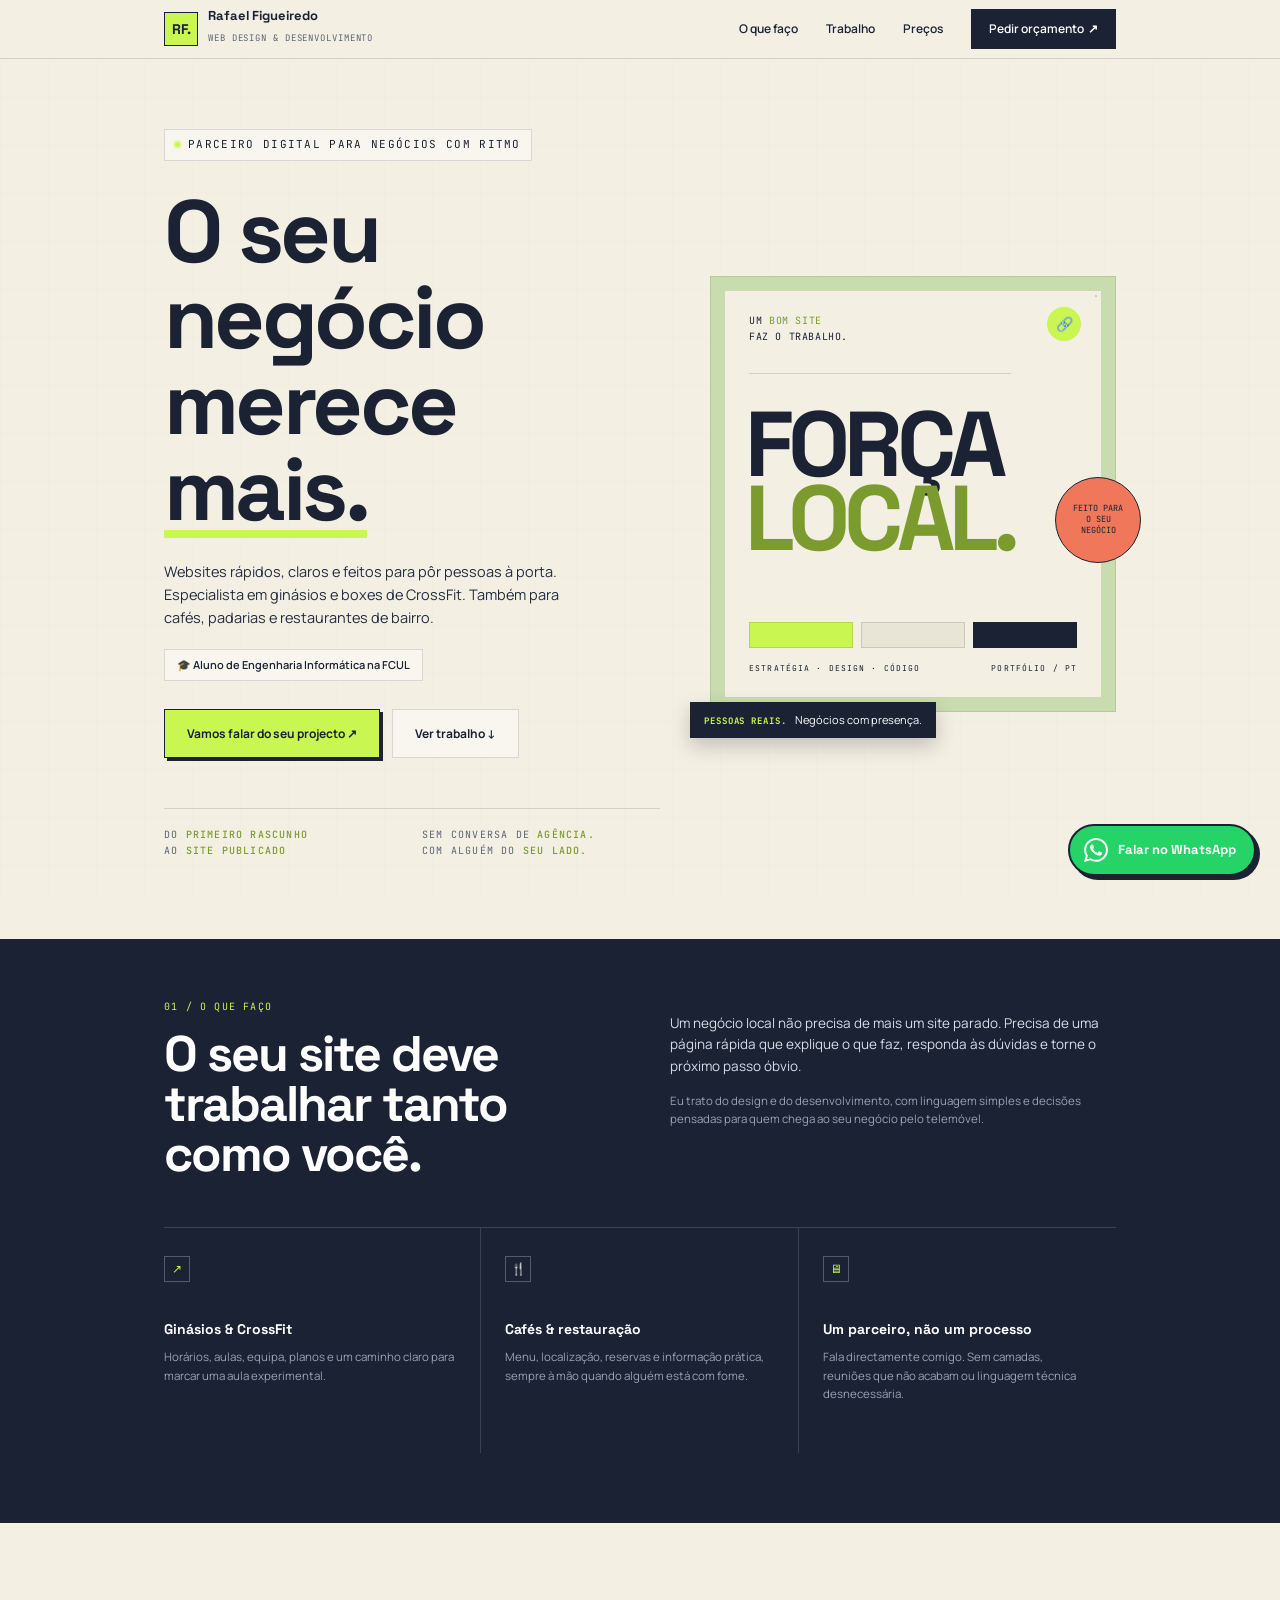
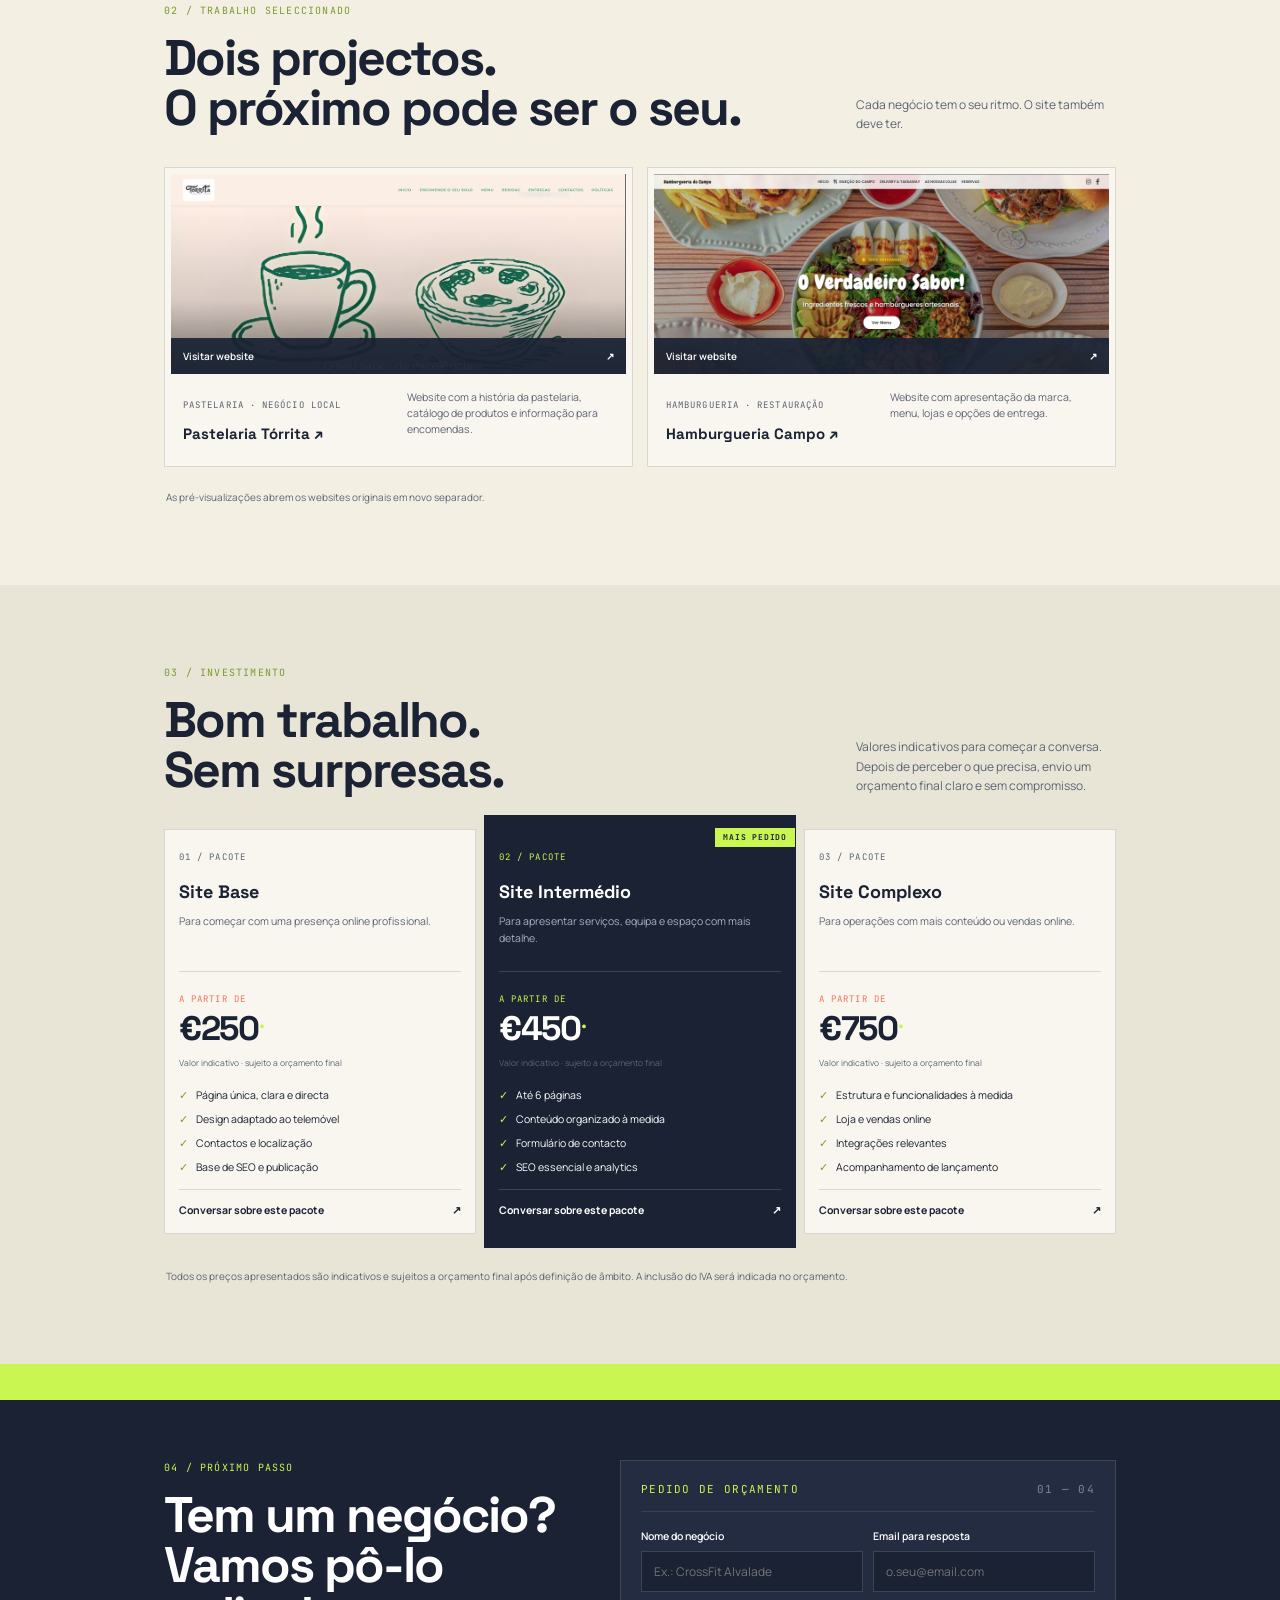
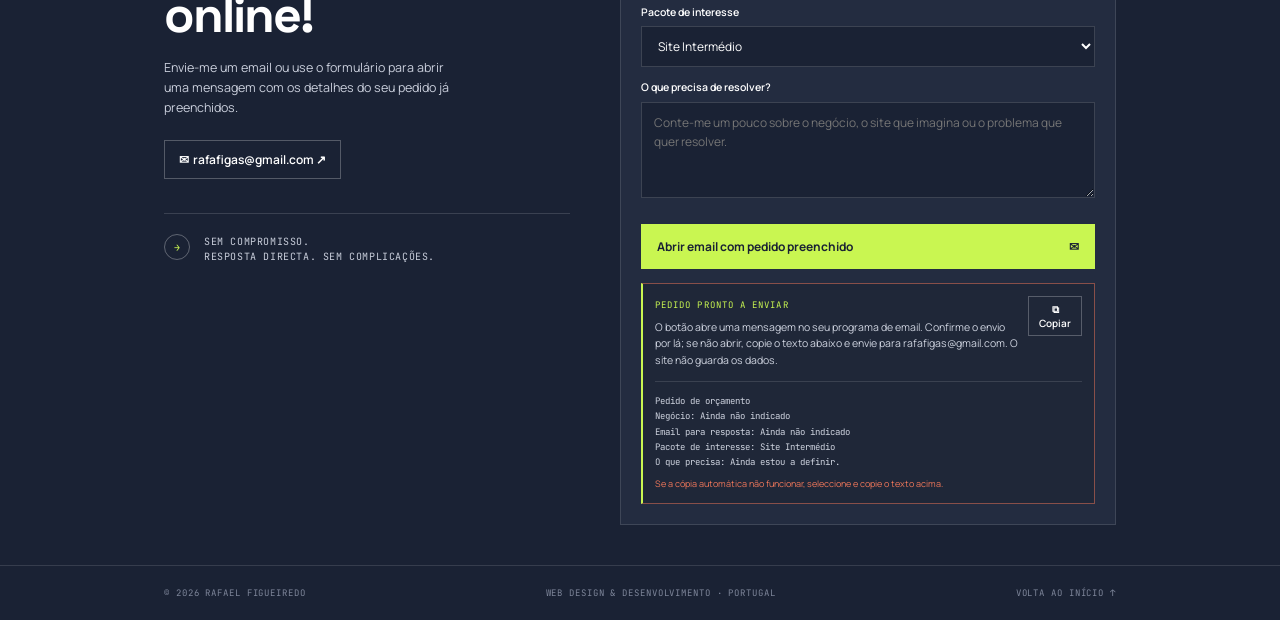
==== index1.html @ 9664dc2d "site renovado" ====
<!DOCTYPE html>
<html lang="pt-PT">

<head>
    <meta charset="UTF-8">
    <meta name="viewport" content="width=device-width, initial-scale=1">
    <title>Rafael Figueiredo | Web Design & Desenvolvimento para negócios locais</title>
    <meta name="description"
        content="Websites rápidos, claros e feitos para pôr pessoas à porta. Especialista em ginásios e boxes de CrossFit, cafés, padarias e restaurantes de bairro.">
    <link rel="preconnect" href="https://fonts.googleapis.com">
    <link rel="preconnect" href="https://fonts.gstatic.com" crossorigin>
    <link
        href="https://fonts.googleapis.com/css2?family=JetBrains+Mono:wght@400;500;700&family=Manrope:wght@400;500;600;700&family=Space+Grotesk:wght@500;600;700&display=swap"
        rel="stylesheet">
    <style>
        :root {
            --cream: #f3efe3;
            --cream2: #e8e4d6;
            --paper: #f8f6ee;
            --navy: #1a2234;
            --navy2: #232c40;
            --ink: #1a2234;
            --lime: #c9f651;
            --green: #7b9b2f;
            --sage: #c9dcb0;
            --coral: #f0775a;
            --muted: #5c6475;
            --line: rgba(26, 34, 52, .14);
            --head: 'Space Grotesk', sans-serif;
            --body: 'Manrope', sans-serif;
            --mono: 'JetBrains Mono', monospace;
        }

        * {
            box-sizing: border-box;
            margin: 0;
            padding: 0
        }

        html {
            scroll-behavior: smooth
        }

        body {
            font-family: var(--body);
            background: var(--cream);
            color: var(--ink);
            line-height: 1.6;
            background-image: linear-gradient(var(--line) 1px, transparent 1px), linear-gradient(90deg, var(--line) 1px, transparent 1px);
            background-size: 48px 48px;
            background-attachment: fixed;
            background-blend-mode: soft-light
        }

        a {
            color: inherit;
            text-decoration: none
        }

        .wrap {
            max-width: 1000px;
            margin: 0 auto;
            padding: 0 24px
        }

        .mono {
            font-family: var(--mono);
            text-transform: uppercase;
            letter-spacing: .12em;
            font-size: 11px
        }

        /* header */
        header {
            position: sticky;
            top: 0;
            z-index: 50;
            background: rgba(243, 239, 227, .88);
            backdrop-filter: blur(10px);
            border-bottom: 1px solid var(--line)
        }

        header .wrap {
            display: flex;
            align-items: center;
            justify-content: space-between;
            height: 58px
        }

        .brand {
            display: flex;
            align-items: center;
            gap: 10px
        }

        .logo {
            width: 34px;
            height: 34px;
            background: var(--lime);
            display: grid;
            place-items: center;
            font-family: var(--head);
            font-weight: 700;
            font-size: 14px;
            border: 1px solid var(--navy)
        }

        .brand b {
            display: block;
            font-family: var(--head);
            font-size: 13px;
            line-height: 1.1
        }

        .brand small {
            font-family: var(--mono);
            font-size: 9px;
            letter-spacing: .1em;
            text-transform: uppercase;
            color: var(--muted)
        }

        nav {
            display: flex;
            align-items: center;
            gap: 28px;
            font-size: 12px;
            font-weight: 600
        }

        nav a:not(.btn-nav) {
            position: relative
        }

        nav a:not(.btn-nav)::after {
            content: "";
            position: absolute;
            left: 0;
            bottom: -4px;
            height: 2px;
            width: 0;
            background: var(--lime);
            transition: .25s
        }

        nav a:not(.btn-nav):hover::after {
            width: 100%
        }

        .btn-nav {
            background: var(--navy);
            color: #fff;
            padding: 10px 18px;
            transition: .2s
        }

        .btn-nav:hover {
            background: var(--green)
        }

        /* hero */
        .hero {
            padding: 70px 0 50px
        }

        .hero .grid {
            display: grid;
            grid-template-columns: 1.1fr .9fr;
            gap: 50px;
            align-items: center
        }

        .tag {
            display: inline-flex;
            align-items: center;
            gap: 8px;
            border: 1px solid var(--line);
            background: var(--paper);
            padding: 6px 10px;
            margin-bottom: 28px
        }

        .tag i {
            width: 5px;
            height: 5px;
            background: var(--lime);
            border-radius: 50%;
            display: block;
            box-shadow: 0 0 0 2px rgba(201, 246, 81, .4)
        }

        h1 {
            font-family: var(--head);
            font-size: clamp(52px, 8vw, 88px);
            line-height: .98;
            letter-spacing: -.04em;
            font-weight: 700
        }

        h1 u {
            text-decoration: none;
            background: linear-gradient(var(--lime), var(--lime)) 0 92%/100% 8px no-repeat
        }

        .hero p.lead {
            margin-top: 26px;
            max-width: 410px;
            color: var(--navy2);
            font-size: 14.5px
        }

        .badge {
            display: inline-flex;
            align-items: center;
            gap: 8px;
            border: 1px solid var(--line);
            background: var(--paper);
            padding: 6px 12px;
            font-size: 11px;
            margin-top: 20px;
            font-weight: 600
        }

        .cta {
            display: flex;
            gap: 12px;
            margin-top: 28px
        }

        .btn {
            display: inline-flex;
            align-items: center;
            gap: 14px;
            padding: 14px 22px;
            font-size: 12px;
            font-weight: 700;
            border: 1px solid var(--navy);
            transition: .2s
        }

        .btn.lime {
            background: var(--lime);
            box-shadow: 3px 3px 0 var(--navy)
        }

        .btn.lime:hover {
            transform: translate(-2px, -2px);
            box-shadow: 5px 5px 0 var(--navy)
        }

        .btn.ghost {
            background: var(--paper);
            border-color: var(--line)
        }

        .btn.ghost:hover {
            border-color: var(--navy)
        }

        .hero-note {
            display: grid;
            grid-template-columns: 1fr 1fr;
            gap: 20px;
            margin-top: 50px;
            padding-top: 18px;
            border-top: 1px solid var(--line);
            color: var(--muted);
            font-size: 10px
        }

        .hero-note span b {
            color: var(--green);
            font-weight: 500
        }

        /* poster */
        .poster-wrap {
            position: relative;
            padding: 14px;
            background: var(--sage);
            animation: float 6s ease-in-out infinite;
            border: 1px solid #b5ca98
        }

        @keyframes float {
            50% {
                transform: translateY(-8px)
            }
        }

        .poster {
            background: var(--cream);
            padding: 22px 24px;
            aspect-ratio: 1/1.08;
            position: relative;
            display: flex;
            flex-direction: column;
            background-image: radial-gradient(rgba(26, 34, 52, .18) 1px, transparent 1px);
            background-size: 10px 10px;
            background-position: right top;
            background-repeat: no-repeat
        }

        .poster .top {
            font-family: var(--mono);
            font-size: 10px;
            letter-spacing: .06em;
            color: var(--navy);
            padding-bottom: 28px;
            border-bottom: 1px solid var(--line);
            width: 80%
        }

        .poster .top span {
            color: var(--green)
        }

        .poster .ic {
            position: absolute;
            right: 20px;
            top: 16px;
            width: 34px;
            height: 34px;
            border-radius: 50%;
            background: var(--lime);
            display: grid;
            place-items: center;
            font-size: 14px
        }

        .poster .big {
            font-family: var(--head);
            font-weight: 700;
            letter-spacing: -.06em;
            line-height: .8;
            font-size: clamp(58px, 8vw, 92px);
            margin-top: 34px;
            margin-left: -4px
        }

        .poster .big .g {
            color: var(--green)
        }

        .swatches {
            display: grid;
            grid-template-columns: repeat(3, 1fr);
            gap: 8px;
            margin-top: auto
        }

        .swatches i {
            height: 26px;
            display: block;
            border: 1px solid var(--line)
        }

        .poster .foot {
            display: flex;
            justify-content: space-between;
            margin-top: 14px;
            font-family: var(--mono);
            font-size: 8px;
            letter-spacing: .14em
        }

        .stamp {
            position: absolute;
            right: -26px;
            top: 46%;
            width: 86px;
            height: 86px;
            border-radius: 50%;
            background: var(--coral);
            display: grid;
            place-items: center;
            text-align: center;
            font-family: var(--mono);
            font-size: 8.5px;
            line-height: 1.3;
            text-transform: uppercase;
            padding: 14px;
            animation: spin 18s linear infinite;
            border: 1px solid var(--navy)
        }

        @keyframes spin {
            to {
                transform: rotate(360deg)
            }
        }

        .pill {
            position: absolute;
            left: -20px;
            bottom: -26px;
            background: var(--navy);
            color: #fff;
            padding: 9px 14px;
            font-size: 11px;
            box-shadow: 0 8px 20px rgba(0, 0, 0, .2)
        }

        .pill b {
            color: var(--lime);
            font-family: var(--mono);
            font-size: 9px;
            letter-spacing: .1em;
            text-transform: uppercase;
            margin-right: 8px
        }

        /* sections */
        .dark {
            background: var(--navy);
            color: #fff;
            padding: 60px 0 0;
            margin-top: 30px;
            position: relative
        }

        .eyebrow {
            font-family: var(--mono);
            font-size: 10px;
            letter-spacing: .12em;
            text-transform: uppercase;
            color: var(--green)
        }

        .dark .eyebrow {
            color: var(--lime)
        }

        h2 {
            font-family: var(--head);
            font-size: clamp(34px, 5vw, 50px);
            line-height: 1;
            letter-spacing: -.04em;
            font-weight: 700;
            margin-top: 14px
        }

        .split {
            display: grid;
            grid-template-columns: 1fr 1fr;
            gap: 60px;
            align-items: start
        }

        .split .txt {
            color: #d8dce6;
            font-size: 13.5px;
            padding-top: 14px
        }

        .split .txt p+p {
            margin-top: 14px;
            font-size: 11.5px;
            color: #9aa2b4
        }

        .cards {
            display: grid;
            grid-template-columns: repeat(3, 1fr);
            margin-top: 48px;
            border-top: 1px solid rgba(255, 255, 255, .14)
        }

        .cards>div {
            padding: 28px 24px 50px 0;
            border-right: 1px solid rgba(255, 255, 255, .14);
            transition: .3s
        }

        .cards>div+div {
            padding-left: 24px
        }

        .cards>div:last-child {
            border-right: 0
        }

        .cards>div:hover {
            transform: translateY(-4px)
        }

        .cards .i {
            width: 26px;
            height: 26px;
            border: 1px solid rgba(255, 255, 255, .25);
            display: grid;
            place-items: center;
            font-size: 12px;
            margin-bottom: 36px;
            color: var(--lime)
        }

        .cards div:nth-child(2) .i {
            color: var(--coral)
        }

        .cards h3 {
            font-family: var(--head);
            font-size: 14px;
            margin-bottom: 8px
        }

        .cards p {
            font-size: 11.5px;
            color: #9aa2b4
        }

        section.light {
            padding: 80px 0
        }

        section.alt {
            background: var(--cream2)
        }

        .head2 {
            display: flex;
            justify-content: space-between;
            align-items: flex-end;
            gap: 40px
        }

        .head2 p {
            font-size: 12px;
            color: var(--muted);
            max-width: 260px
        }

        .projects {
            display: grid;
            grid-template-columns: 1fr 1fr;
            gap: 14px;
            margin-top: 34px
        }

        .proj {
            background: var(--paper);
            border: 1px solid var(--line);
            padding: 6px;
            transition: .3s
        }

        .proj:hover {
            transform: translateY(-4px);
            box-shadow: 0 14px 30px rgba(26, 34, 52, .12)
        }

        .shot {
            height: 200px;
            position: relative;
            overflow: hidden;
            display: block;
            background: var(--navy2)
        }

        .shot-img {
            width: 100%;
            height: 100%;
            object-fit: cover;
            object-position: top center;
            display: block;
            transition: transform .4s ease
        }

        .shot:hover .shot-img {
            transform: scale(1.05)
        }

        .shot .bar {
            position: absolute;
            left: 0;
            right: 0;
            bottom: 0;
            background: rgba(26, 34, 52, .92);
            color: #fff;
            font-size: 10px;
            font-weight: 600;
            padding: 10px 12px;
            display: flex;
            justify-content: space-between;
            transform: translateY(0);
            transition: .3s;
            z-index: 2
        }

        .shot:hover .bar {
            background: var(--navy)
        }

        .pinfo {
            display: grid;
            grid-template-columns: 1fr 1fr;
            gap: 16px;
            padding: 16px 12px 14px
        }

        .pinfo .mono {
            font-size: 9px;
            color: var(--muted)
        }

        .pinfo h3 {
            font-family: var(--head);
            font-size: 15px;
            margin-top: 6px
        }

        .pinfo h3 a {
            transition: color .2s
        }

        .pinfo h3 a:hover {
            color: var(--green)
        }

        .pinfo p {
            font-size: 10.5px;
            color: var(--muted);
            line-height: 1.5
        }

        .note {
            font-size: 10px;
            color: var(--muted);
            margin-top: 22px;
            padding-left: 2px
        }

        .prices {
            display: grid;
            grid-template-columns: repeat(3, 1fr);
            gap: 8px;
            margin-top: 34px;
            align-items: stretch
        }

        .price {
            background: var(--paper);
            border: 1px solid var(--line);
            padding: 20px 14px 14px;
            display: flex;
            flex-direction: column;
            position: relative;
            transition: .3s
        }

        .price:hover {
            transform: translateY(-4px)
        }

        .price.feat {
            background: var(--navy);
            color: #fff;
            margin: -14px 0;
            padding-top: 34px;
            padding-bottom: 28px
        }

        .price .mono {
            font-size: 9px;
            color: var(--muted)
        }

        .price.feat .mono {
            color: var(--lime)
        }

        .price h3 {
            font-family: var(--head);
            font-size: 18px;
            margin: 14px 0 6px
        }

        .price>p {
            font-size: 10.5px;
            color: var(--muted);
            min-height: 44px
        }

        .price.feat>p {
            color: #aab2c4
        }

        .from {
            margin-top: 14px;
            padding-top: 12px;
            border-top: 1px solid var(--line)
        }

        .price.feat .from {
            border-color: rgba(255, 255, 255, .15)
        }

        .from .mono {
            color: var(--coral)
        }

        .from b {
            display: block;
            font-family: var(--head);
            font-size: 34px;
            letter-spacing: -.04em;
            line-height: 1.1
        }

        .from b sup {
            color: var(--lime);
            font-size: 20px
        }

        .from small {
            font-size: 8.5px;
            color: var(--muted)
        }

        .price ul {
            list-style: none;
            margin: 14px 0;
            font-size: 10.5px;
            display: grid;
            gap: 7px
        }

        .price li::before {
            content: "✓";
            color: var(--green);
            margin-right: 8px
        }

        .price.feat li::before {
            color: var(--lime)
        }

        .price .go {
            margin-top: auto;
            padding-top: 12px;
            border-top: 1px solid var(--line);
            display: flex;
            justify-content: space-between;
            font-size: 10.5px;
            font-weight: 700
        }

        .price.feat .go {
            border-color: rgba(255, 255, 255, .15)
        }

        .price .go:hover {
            color: var(--green)
        }

        .price.feat .go:hover {
            color: var(--lime)
        }

        .ribbon {
            position: absolute;
            right: 0;
            top: 12px;
            background: var(--lime);
            color: var(--navy);
            font-family: var(--mono);
            font-size: 8px;
            letter-spacing: .1em;
            text-transform: uppercase;
            padding: 3px 8px;
            font-weight: 700
        }

        /* contact */
        #contacto {
            background: var(--navy);
            color: #fff;
            padding: 0
        }

        #contacto .stripe {
            height: 36px;
            background: var(--lime)
        }

        #contacto .inner {
            padding: 60px 0 40px
        }

        .cgrid {
            display: grid;
            grid-template-columns: .9fr 1.1fr;
            gap: 50px
        }

        .mailbtn {
            display: inline-flex;
            gap: 14px;
            align-items: center;
            border: 1px solid rgba(255, 255, 255, .25);
            padding: 9px 14px;
            font-size: 12px;
            font-weight: 600;
            margin-top: 22px;
            transition: .2s
        }

        .mailbtn:hover {
            background: var(--lime);
            color: var(--navy);
            border-color: var(--lime)
        }

        .promise {
            margin-top: 34px;
            padding-top: 20px;
            border-top: 1px solid rgba(255, 255, 255, .14);
            display: flex;
            gap: 14px;
            font-family: var(--mono);
            font-size: 10px;
            text-transform: uppercase;
            letter-spacing: .06em;
            line-height: 1.5;
            color: #c9cedb
        }

        .promise i {
            width: 26px;
            height: 26px;
            border: 1px solid rgba(255, 255, 255, .3);
            border-radius: 50%;
            display: grid;
            place-items: center;
            flex: none;
            font-style: normal;
            color: var(--lime)
        }

        .form {
            background: var(--navy2);
            border: 1px solid rgba(255, 255, 255, .12);
            padding: 20px
        }

        .form .fh {
            display: flex;
            justify-content: space-between;
            color: var(--lime);
            padding-bottom: 12px;
            border-bottom: 1px solid rgba(255, 255, 255, .1);
            margin-bottom: 16px
        }

        .form .fh span:last-child {
            color: #7e869a
        }

        .row {
            display: grid;
            grid-template-columns: 1fr 1fr;
            gap: 10px
        }

        label {
            display: block;
            font-size: 10.5px;
            font-weight: 600;
            margin-bottom: 6px;
            margin-top: 12px
        }

        input,
        select,
        textarea {
            width: 100%;
            background: var(--navy);
            border: 1px solid rgba(255, 255, 255, .15);
            color: #fff;
            padding: 10px 12px;
            font: inherit;
            font-size: 12px;
            transition: .2s;
            border-radius: 0
        }

        input:focus,
        select:focus,
        textarea:focus {
            outline: 0;
            border-color: var(--lime);
            box-shadow: 0 0 0 2px rgba(201, 246, 81, .2)
        }

        textarea {
            height: 96px;
            resize: vertical
        }

        .submit {
            width: 100%;
            margin-top: 18px;
            background: var(--lime);
            color: var(--navy);
            border: 0;
            padding: 14px 16px;
            font: 700 12px var(--body);
            display: flex;
            justify-content: space-between;
            cursor: pointer;
            transition: .2s
        }

        .submit:hover {
            background: #d8ff6a
        }

        .ready {
            margin-top: 14px;
            border: 1px solid rgba(240, 119, 90, .5);
            border-left: 2px solid var(--lime);
            padding: 12px;
            font-size: 10.5px;
            color: #cfd4e0;
            background: rgba(0, 0, 0, .12)
        }

        .ready .rh {
            display: flex;
            justify-content: space-between;
            align-items: flex-start;
            gap: 10px
        }

        .ready .mono {
            color: var(--lime);
            font-size: 9px
        }

        .copy {
            background: transparent;
            border: 1px solid rgba(255, 255, 255, .25);
            color: #fff;
            padding: 5px 10px;
            font: 600 10px var(--body);
            cursor: pointer
        }

        .copy:hover {
            border-color: var(--lime);
            color: var(--lime)
        }

        .ready pre {
            font-family: var(--mono);
            font-size: 9px;
            white-space: pre-wrap;
            border-top: 1px solid rgba(255, 255, 255, .12);
            margin-top: 12px;
            padding-top: 12px;
            line-height: 1.7
        }

        .ready small {
            display: block;
            color: var(--coral);
            font-size: 9px;
            margin-top: 6px
        }

        footer {
            border-top: 1px solid rgba(255, 255, 255, .12);
            padding: 20px 0;
            font-family: var(--mono);
            font-size: 9px;
            letter-spacing: .1em;
            text-transform: uppercase;
            color: #7e869a
        }

        footer .wrap {
            display: flex;
            justify-content: space-between;
            flex-wrap: wrap;
            gap: 10px
        }

        .reveal {
            opacity: 0;
            transform: translateY(24px);
            transition: .7s
        }

        .reveal.in {
            opacity: 1;
            transform: none
        }

        @media(max-width:820px) {

            .hero .grid,
            .split,
            .cgrid,
            .projects,
            .prices,
            .cards {
                grid-template-columns: 1fr
            }

            nav a:not(.btn-nav) {
                display: none
            }

            .head2 {
                flex-direction: column;
                align-items: flex-start;
                gap: 10px
            }

            .price.feat {
                margin: 0
            }

            .cards>div {
                border-right: 0;
                border-bottom: 1px solid rgba(255, 255, 255, .14);
                padding-left: 0 !important
            }

            .stamp {
                right: -10px
            }

            .pill {
                left: 0
            }
        }

        /* WhatsApp Floating Button */
        .whatsapp-float {
            position: fixed;
            bottom: 24px;
            right: 24px;
            z-index: 1000;
            display: inline-flex;
            align-items: center;
            gap: 10px;
            background: #25D366;
            color: #ffffff;
            padding: 12px 18px 12px 14px;
            border-radius: 50px;
            border: 2px solid var(--navy);
            box-shadow: 4px 4px 0 var(--navy);
            font-family: var(--head);
            font-weight: 700;
            font-size: 13px;
            text-decoration: none;
            cursor: pointer;
            transition: transform .2s ease, box-shadow .2s ease, background-color .2s ease;
        }

        .whatsapp-float:hover {
            transform: translate(-2px, -2px);
            box-shadow: 6px 6px 0 var(--navy);
            background: #20ba59;
            color: #ffffff;
        }

        .whatsapp-icon {
            width: 24px;
            height: 24px;
            flex-shrink: 0;
            fill: currentColor;
        }

        .whatsapp-pulse {
            position: absolute;
            inset: -3px;
            border-radius: 50px;
            border: 2px solid #25D366;
            opacity: 0;
            animation: wa-pulse 2s infinite;
            pointer-events: none;
        }

        @keyframes wa-pulse {
            0% { transform: scale(1); opacity: .75; }
            100% { transform: scale(1.15); opacity: 0; }
        }

        @media(max-width: 600px) {
            .whatsapp-float {
                bottom: 18px;
                right: 18px;
                padding: 12px;
                border-radius: 50%;
            }
            .whatsapp-label {
                display: none;
            }
            .whatsapp-pulse {
                border-radius: 50%;
            }
        }
    </style>
</head>

<body>

    <header>
        <div class="wrap">
            <a href="#top" class="brand">
                <span class="logo">RF.</span>
                <span><b>Rafael Figueiredo</b><small>Web Design &amp; Desenvolvimento</small></span>
            </a>
            <nav>
                <a href="#servicos">O que faço</a>
                <a href="#trabalho">Trabalho</a>
                <a href="#precos">Preços</a>
                <a href="#contacto" class="btn-nav">Pedir orçamento &nbsp;↗</a>
            </nav>
        </div>
    </header>

    <main id="top">
        <section class="hero">
            <div class="wrap grid">
                <div>
                    <span class="tag mono"><i></i>Parceiro digital para negócios com ritmo</span>
                    <h1>O seu negócio merece <u>mais.</u></h1>
                    <p class="lead">Websites rápidos, claros e feitos para pôr pessoas à porta. Especialista em ginásios
                        e boxes de CrossFit. Também para cafés, padarias e restaurantes de bairro.</p>
                    <span class="badge">🎓 Aluno de Engenharia Informática na FCUL</span>
                    <div class="cta">
                        <a href="#contacto" class="btn lime">Vamos falar do seu projecto ↗</a>
                        <a href="#trabalho" class="btn ghost">Ver trabalho ↓</a>
                    </div>
                    <div class="hero-note mono">
                        <span>Do <b>primeiro rascunho</b><br>ao <b>site publicado</b></span>
                        <span>Sem conversa de <b>agência.</b><br>Com alguém do <b>seu lado.</b></span>
                    </div>
                </div>
                <div style="position:relative">
                    <div class="poster-wrap">
                        <div class="poster">
                            <div class="top">UM <span>BOM SITE</span><br>FAZ O TRABALHO.</div>
                            <div class="ic">🔗</div>
                            <div class="big">FORÇA<br><span class="g">LOCAL.</span></div>
                            <div class="swatches"><i style="background:var(--lime)"></i><i
                                    style="background:var(--cream2)"></i><i style="background:var(--navy)"></i></div>
                            <div class="foot"><span>ESTRATÉGIA · DESIGN · CÓDIGO</span><span>PORTFÓLIO / PT</span></div>
                        </div>
                        <div class="stamp">Feito para o seu negócio</div>
                    </div>
                    <div class="pill"><b>Pessoas reais.</b>Negócios com presença.</div>
                </div>
            </div>
        </section>

        <section class="dark" id="servicos">
            <div class="wrap">
                <div class="split reveal">
                    <div>
                        <div class="eyebrow">01 / O que faço</div>
                        <h2>O seu site deve trabalhar tanto como você.</h2>
                    </div>
                    <div class="txt">
                        <p>Um negócio local não precisa de mais um site parado. Precisa de uma página rápida que
                            explique o que faz, responda às dúvidas e torne o próximo passo óbvio.</p>
                        <p>Eu trato do design e do desenvolvimento, com linguagem simples e decisões pensadas para quem
                            chega ao seu negócio pelo telemóvel.</p>
                    </div>
                </div>
                <div class="cards reveal">
                    <div>
                        <div class="i">↗</div>
                        <h3>Ginásios &amp; CrossFit</h3>
                        <p>Horários, aulas, equipa, planos e um caminho claro para marcar uma aula experimental.</p>
                    </div>
                    <div>
                        <div class="i">🍴</div>
                        <h3>Cafés &amp; restauração</h3>
                        <p>Menu, localização, reservas e informação prática, sempre à mão quando alguém está com fome.
                        </p>
                    </div>
                    <div>
                        <div class="i">🖥</div>
                        <h3>Um parceiro, não um processo</h3>
                        <p>Fala directamente comigo. Sem camadas, reuniões que não acabam ou linguagem técnica
                            desnecessária.</p>
                    </div>
                </div>
            </div>
            <div style="height:70px"></div>
        </section>

        <section class="light" id="trabalho">
            <div class="wrap">
                <div class="eyebrow">02 / Trabalho seleccionado</div>
                <div class="head2 reveal">
                    <h2>Dois projectos.<br>O próximo pode ser o seu.</h2>
                    <p>Cada negócio tem o seu ritmo. O site também deve ter.</p>
                </div>
                <div class="projects reveal">
                    <article class="proj">
                        <a class="shot" href="https://www.pastelariatorrita.com" target="_blank" rel="noopener">
                            <img src="pastelaria-torrita.png" alt="Website Pastelaria Tórrita" class="shot-img">
                            <div class="bar"><span>Visitar website</span><span>↗</span></div>
                        </a>
                        <div class="pinfo">
                            <div><span class="mono">Pastelaria · Negócio local</span>
                                <h3><a href="https://www.pastelariatorrita.com" target="_blank"
                                        rel="noopener">Pastelaria Tórrita ↗</a></h3>
                            </div>
                            <p>Website com a história da pastelaria, catálogo de produtos e informação para encomendas.
                            </p>
                        </div>
                    </article>
                    <article class="proj">
                        <a class="shot" href="https://rafafigas12.github.io/HamburgueriaCampo/" target="_blank"
                            rel="noopener">
                            <img src="hamburgueria-campo.jpg" alt="Website Hamburgueria Campo" class="shot-img">
                            <div class="bar"><span>Visitar website</span><span>↗</span></div>
                        </a>
                        <div class="pinfo">
                            <div><span class="mono">Hamburgueria · Restauração</span>
                                <h3><a href="https://rafafigas12.github.io/HamburgueriaCampo/" target="_blank"
                                        rel="noopener">Hamburgueria Campo ↗</a></h3>
                            </div>
                            <p>Website com apresentação da marca, menu, lojas e opções de entrega.</p>
                        </div>
                    </article>
                </div>
                <p class="note">As pré-visualizações abrem os websites originais em novo separador.</p>
            </div>
        </section>

        <section class="light alt" id="precos">
            <div class="wrap">
                <div class="eyebrow">03 / Investimento</div>
                <div class="head2 reveal">
                    <h2>Bom trabalho.<br>Sem surpresas.</h2>
                    <p>Valores indicativos para começar a conversa. Depois de perceber o que precisa, envio um orçamento
                        final claro e sem compromisso.</p>
                </div>
                <div class="prices reveal">
                    <div class="price">
                        <span class="mono">01 / Pacote</span>
                        <h3>Site Base</h3>
                        <p>Para começar com uma presença online profissional.</p>
                        <div class="from"><span class="mono">A partir de</span><b>€250<sup>.</sup></b><small>Valor
                                indicativo · sujeito a orçamento final</small></div>
                        <ul>
                            <li>Página única, clara e directa</li>
                            <li>Design adaptado ao telemóvel</li>
                            <li>Contactos e localização</li>
                            <li>Base de SEO e publicação</li>
                        </ul>
                        <a class="go" href="#contacto" data-pack="Site Base">Conversar sobre este pacote
                            <span>↗</span></a>
                    </div>
                    <div class="price feat">
                        <span class="ribbon">Mais pedido</span>
                        <span class="mono">02 / Pacote</span>
                        <h3>Site Intermédio</h3>
                        <p>Para apresentar serviços, equipa e espaço com mais detalhe.</p>
                        <div class="from"><span class="mono">A partir de</span><b>€450<sup>.</sup></b><small>Valor
                                indicativo · sujeito a orçamento final</small></div>
                        <ul>
                            <li>Até 6 páginas</li>
                            <li>Conteúdo organizado à medida</li>
                            <li>Formulário de contacto</li>
                            <li>SEO essencial e analytics</li>
                        </ul>
                        <a class="go" href="#contacto" data-pack="Site Intermédio">Conversar sobre este pacote
                            <span>↗</span></a>
                    </div>
                    <div class="price">
                        <span class="mono">03 / Pacote</span>
                        <h3>Site Complexo</h3>
                        <p>Para operações com mais conteúdo ou vendas online.</p>
                        <div class="from"><span class="mono">A partir de</span><b>€750<sup>.</sup></b><small>Valor
                                indicativo · sujeito a orçamento final</small></div>
                        <ul>
                            <li>Estrutura e funcionalidades à medida</li>
                            <li>Loja e vendas online</li>
                            <li>Integrações relevantes</li>
                            <li>Acompanhamento de lançamento</li>
                        </ul>
                        <a class="go" href="#contacto" data-pack="Site Complexo">Conversar sobre este pacote
                            <span>↗</span></a>
                    </div>
                </div>
                <p class="note" style="margin-top:34px">Todos os preços apresentados são indicativos e sujeitos a
                    orçamento final após definição de âmbito. A inclusão do IVA será indicada no orçamento.</p>
            </div>
        </section>

        <section id="contacto">
            <div class="stripe"></div>
            <div class="inner">
                <div class="wrap cgrid">
                    <div class="reveal">
                        <div class="eyebrow" style="color:var(--lime)">04 / Próximo passo</div>
                        <h2 style="font-size:clamp(35px,5vw,50px)">Tem um negócio?<br>Vamos pô-lo online!</h2>
                        <p style="margin-top:18px;font-size:12.5px;color:#c9cedb;max-width:300px">Envie-me um email ou
                            use o formulário para abrir uma mensagem com os detalhes do seu pedido já preenchidos.</p>
                        <a class="mailbtn" href="mailto:rafafigas@gmail.com">✉ &nbsp;rafafigas@gmail.com ↗</a>
                        <div class="promise"><i>→</i><span>Sem compromisso.<br>Resposta directa. Sem
                                complicações.</span></div>
                    </div>
                    <form class="form reveal" id="form" novalidate>
                        <div class="fh mono"><span>Pedido de orçamento</span><span>01 — 04</span></div>
                        <div class="row">
                            <div><label for="nome" style="margin-top:0">Nome do negócio</label><input id="nome"
                                    placeholder="Ex.: CrossFit Alvalade"></div>
                            <div><label for="email" style="margin-top:0">Email para resposta</label><input id="email"
                                    type="email" placeholder="o.seu@email.com"></div>
                        </div>
                        <label for="pacote">Pacote de interesse</label>
                        <select id="pacote">
                            <option>Site Base</option>
                            <option selected>Site Intermédio</option>
                            <option>Site Complexo</option>
                            <option>Ainda não sei</option>
                        </select>
                        <label for="msg">O que precisa de resolver?</label>
                        <textarea id="msg"
                            placeholder="Conte-me um pouco sobre o negócio, o site que imagina ou o problema que quer resolver."></textarea>
                        <button class="submit" type="submit"><span>Abrir email com pedido
                                preenchido</span><span>✉</span></button>
                        <div class="ready">
                            <div class="rh">
                                <div><span class="mono">Pedido pronto a enviar</span>
                                    <p style="margin-top:6px">O botão abre uma mensagem no seu programa de email.
                                        Confirme o envio por lá; se não abrir, copie o texto abaixo e envie para
                                        rafafigas@gmail.com. O site não guarda os dados.</p>
                                </div>
                                <button type="button" class="copy" id="copy">⧉ Copiar</button>
                            </div>
                            <pre id="preview"></pre>
                            <small id="copyMsg">Se a cópia automática não funcionar, seleccione e copie o texto
                                acima.</small>
                        </div>
                    </form>
                </div>
            </div>
            <footer>
                <div class="wrap"><span>© 2026 Rafael Figueiredo</span><span>Web Design &amp; Desenvolvimento ·
                        Portugal</span><span>Volta ao início ↑</span></div>
            </footer>
        </section>

        <!-- WhatsApp Floating Button -->
        <a href="https://wa.me/351916067484?text=Ol%C3%A1%20Rafael!%20Gostaria%20de%20falar%20sobre%20um%20website."
           class="whatsapp-float"
           target="_blank"
           rel="noopener noreferrer"
           aria-label="Conversar no WhatsApp">
            <span class="whatsapp-pulse"></span>
            <svg class="whatsapp-icon" viewBox="0 0 24 24">
                <path d="M.057 24l1.687-6.163c-1.041-1.804-1.588-3.849-1.587-5.946.003-6.556 5.338-11.891 11.893-11.891 3.181.001 6.167 1.24 8.413 3.488 2.245 2.248 3.481 5.236 3.48 8.414-.003 6.557-5.338 11.892-11.893 11.892-1.99-.001-3.951-.5-5.688-1.448l-6.305 1.654zm6.597-3.807c1.676.995 3.276 1.591 5.392 1.592 5.448 0 9.886-4.434 9.889-9.885.002-5.462-4.415-9.89-9.881-9.892-5.452 0-9.887 4.434-9.889 9.884-.001 2.225.651 3.891 1.746 5.634l-.999 3.648 3.742-.981zm11.387-5.464c-.074-.124-.272-.198-.57-.347-.297-.149-1.758-.868-2.031-.967-.272-.099-.47-.149-.669.149-.198.297-.768.967-.941 1.165-.173.198-.347.223-.644.074-.297-.149-1.255-.462-2.39-1.475-.883-.788-1.48-1.761-1.653-2.059-.173-.297-.018-.458.13-.606.134-.133.297-.347.446-.521.151-.172.2-.296.3-.495.099-.198.05-.372-.025-.521-.075-.148-.669-1.611-.916-2.206-.242-.579-.487-.501-.669-.51l-.57-.01c-.198 0-.52.074-.792.372s-1.04 1.016-1.04 2.479 1.065 2.876 1.213 3.074c.149.198 2.095 3.2 5.076 4.487.709.306 1.263.489 1.694.626.712.226 1.36.194 1.872.118.571-.085 1.758-.719 2.006-1.413.248-.695.248-1.29.173-1.414z"/>
            </svg>
            <span class="whatsapp-label">Falar no WhatsApp</span>
        </a>
    </main>

    <script>
        const $ = id => document.getElementById(id);
        const TO = 'rafafigas@gmail.com';
        function build() {
            return `Pedido de orçamento
Negócio: ${$('nome').value || 'Ainda não indicado'}
Email para resposta: ${$('email').value || 'Ainda não indicado'}
Pacote de interesse: ${$('pacote').value}
O que precisa: ${$('msg').value || 'Ainda estou a definir.'}`;
        }
        function update() { $('preview').textContent = build() }
        ['nome', 'email', 'pacote', 'msg'].forEach(i => $(i).addEventListener('input', update));
        update();
        $('form').addEventListener('submit', e => {
            e.preventDefault();
            location.href = `mailto:${TO}?subject=${encodeURIComponent('Pedido de orçamento')}&body=${encodeURIComponent(build())}`;
        });
        $('copy').addEventListener('click', async () => {
            try { await navigator.clipboard.writeText(build()); $('copyMsg').textContent = 'Copiado!'; } catch (_) { }
        });
        document.querySelectorAll('[data-pack]').forEach(a => a.addEventListener('click', () => { $('pacote').value = a.dataset.pack; update() }));
        const io = new IntersectionObserver(es => es.forEach(x => { if (x.isIntersecting) { x.target.classList.add('in'); io.unobserve(x.target) } }), { threshold: .12 });
        document.querySelectorAll('.reveal').forEach(el => io.observe(el));
    </script>
</body>

</html>
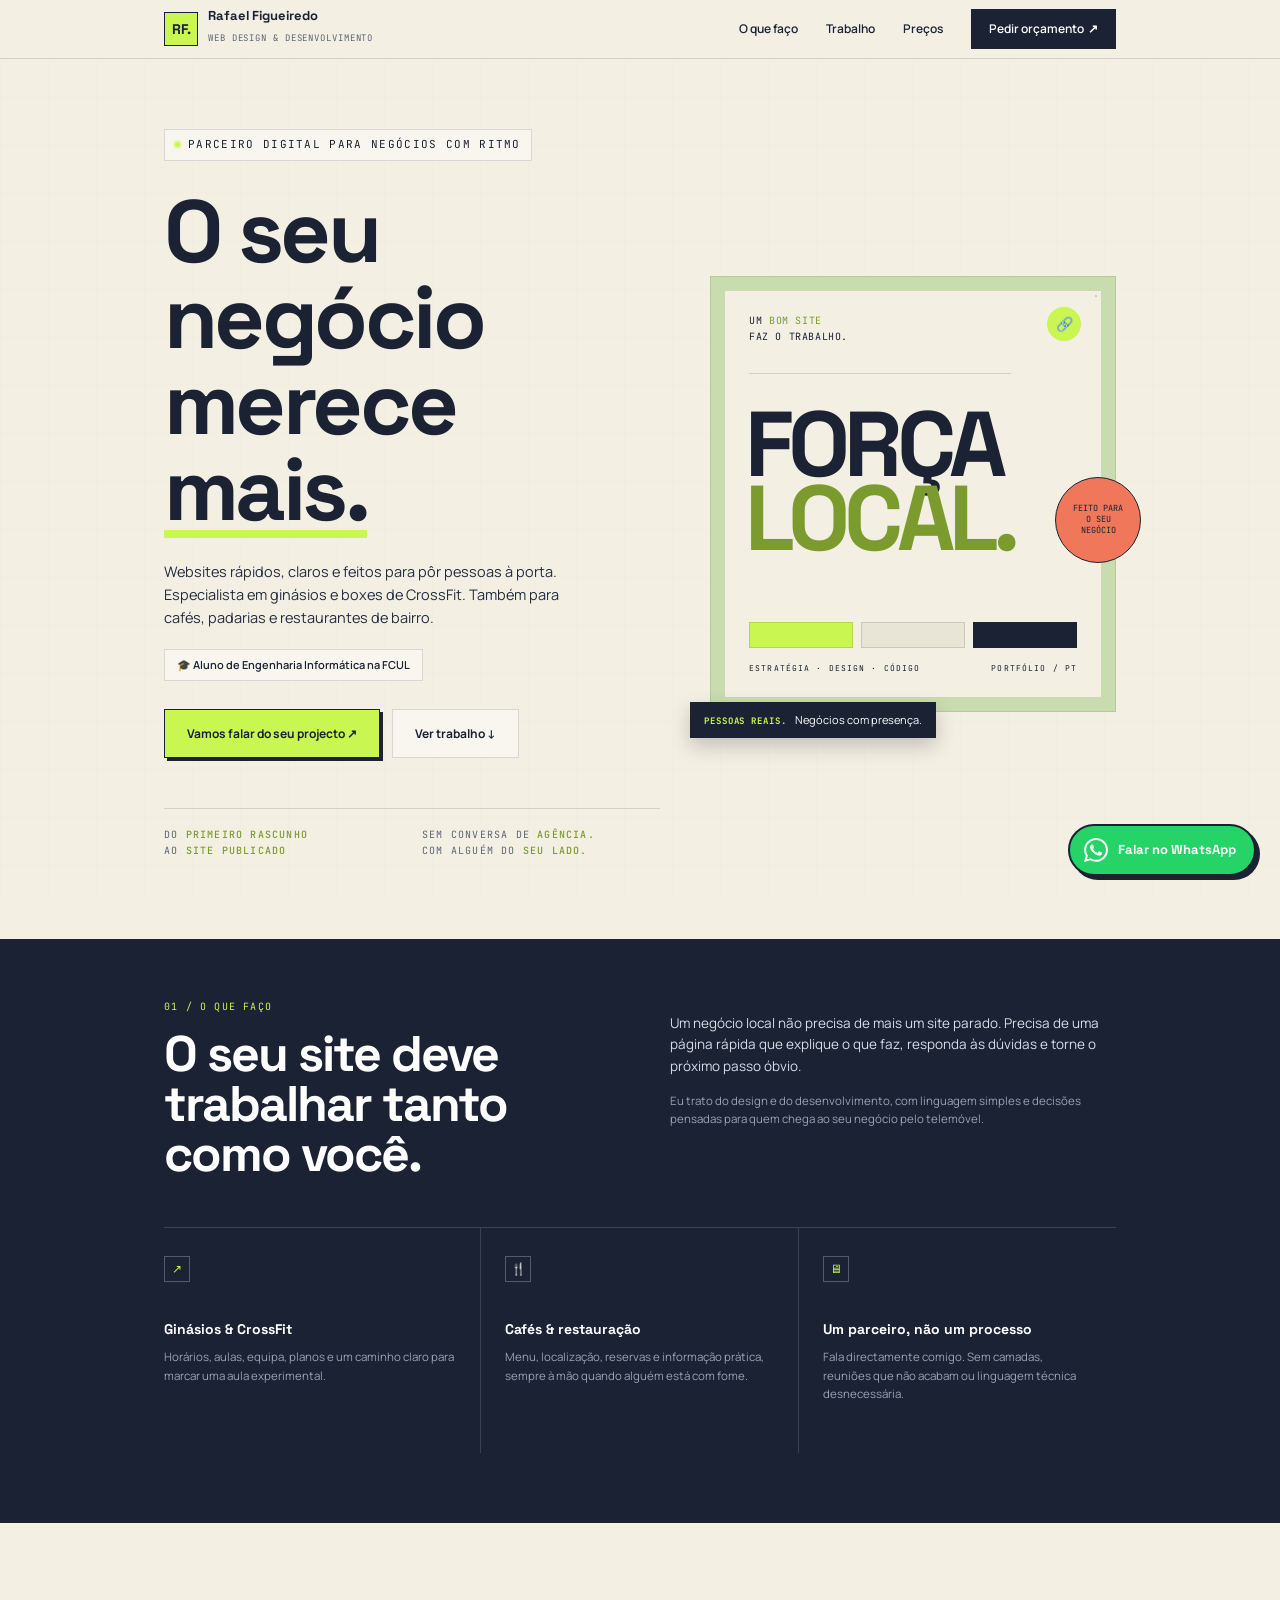
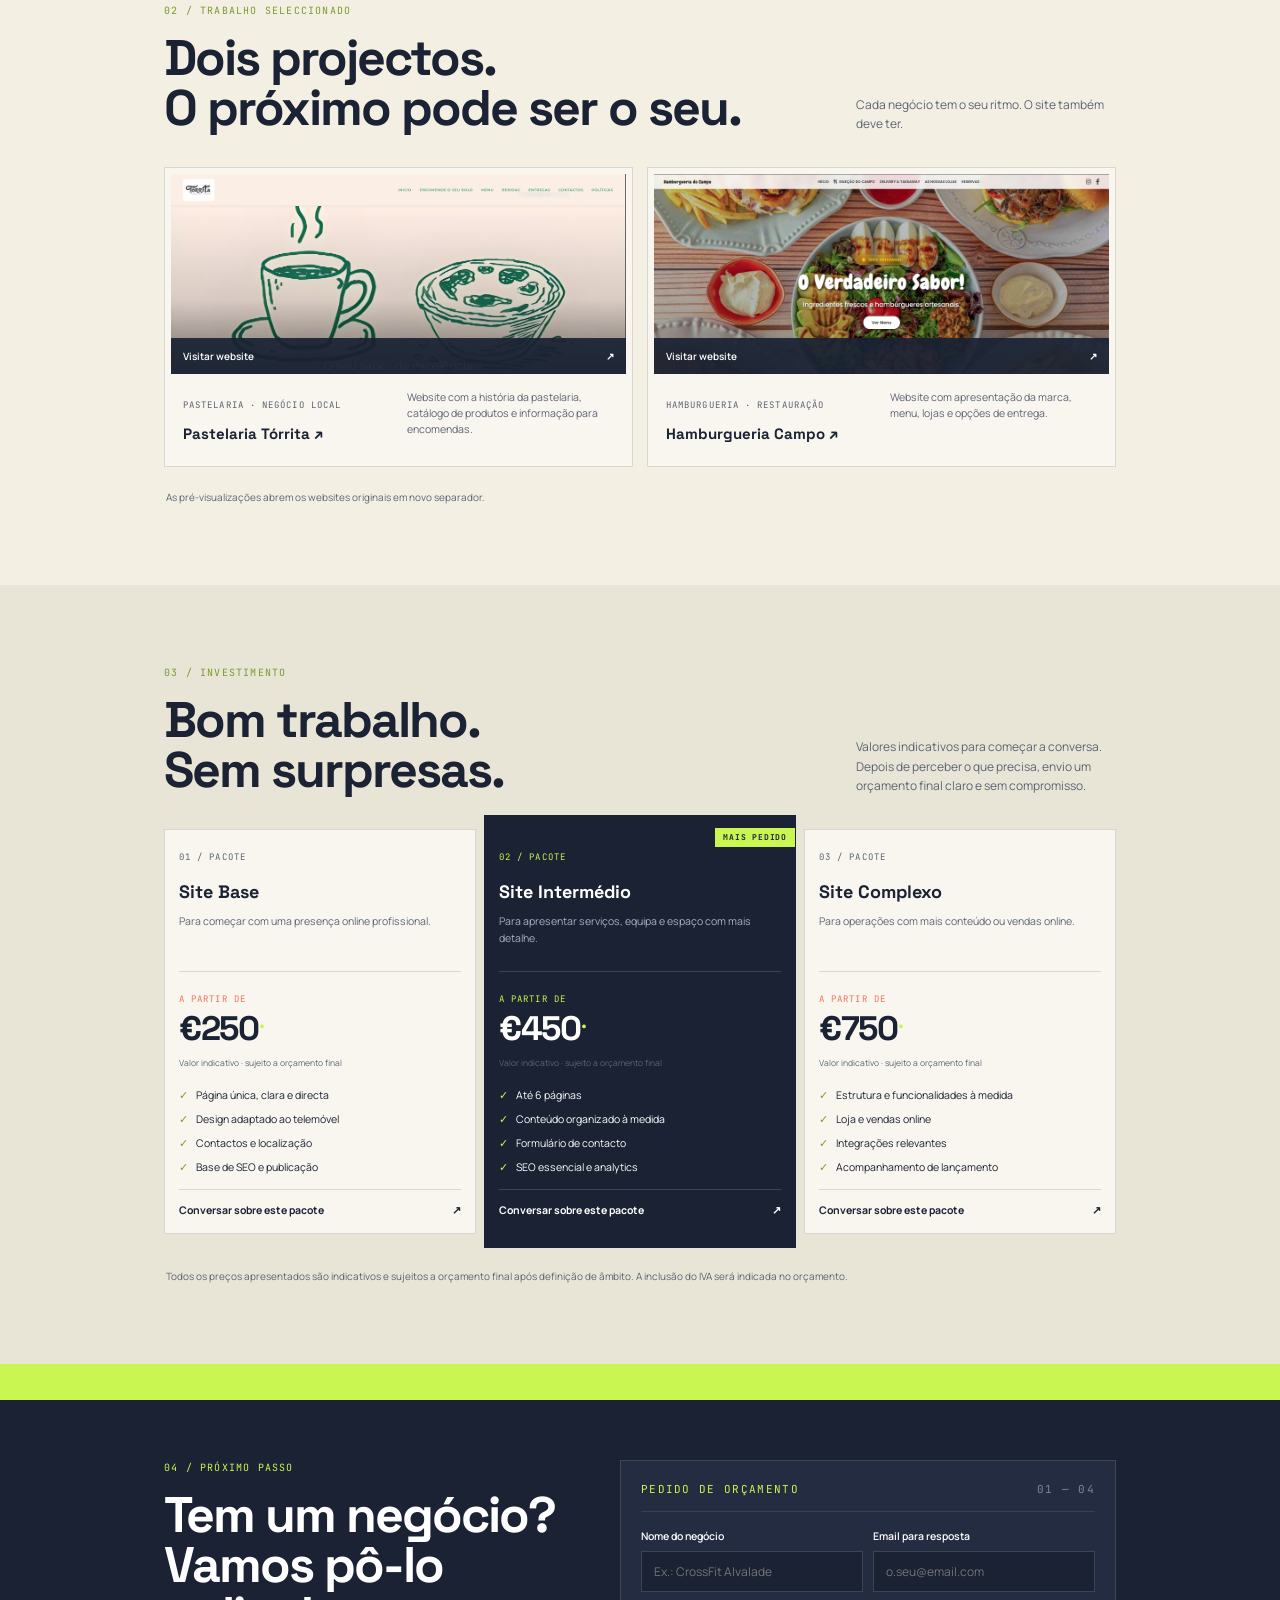
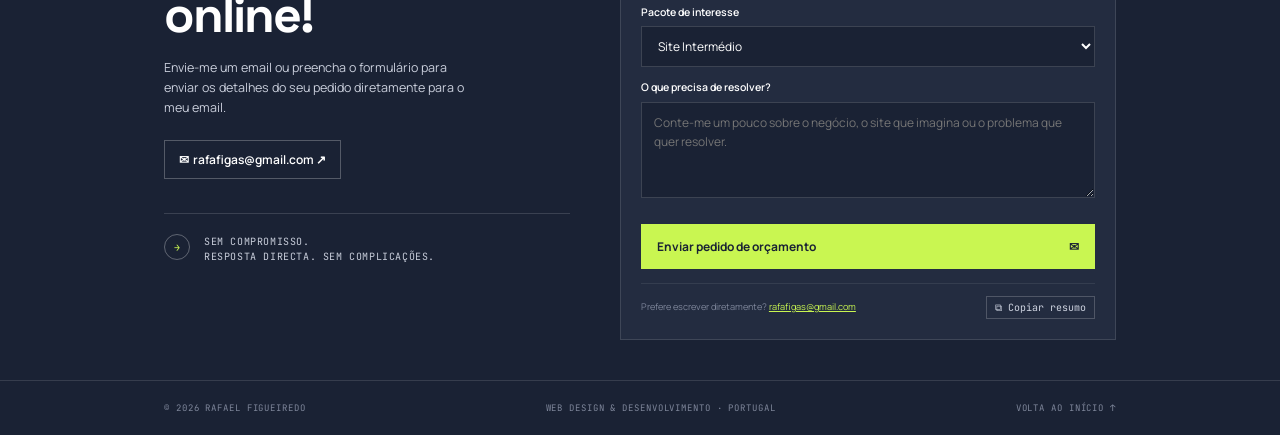
==== commit 4dd3b4fd: "formulario" ====
--- a/index1.html
+++ b/index1.html
@@ -916,57 +916,66 @@
             background: #d8ff6a
         }
 
-        .ready {
+        .submit:disabled {
+            opacity: .65;
+            cursor: not-allowed;
+        }
+
+        .form-status {
+            display: none;
             margin-top: 14px;
-            border: 1px solid rgba(240, 119, 90, .5);
-            border-left: 2px solid var(--lime);
-            padding: 12px;
-            font-size: 10.5px;
-            color: #cfd4e0;
-            background: rgba(0, 0, 0, .12)
-        }
-
-        .ready .rh {
+            padding: 12px 14px;
+            font-size: 11.5px;
+            line-height: 1.5;
+            border-left: 3px solid transparent;
+        }
+
+        .form-status.success {
+            display: block;
+            background: rgba(201, 246, 81, .1);
+            border-color: var(--lime);
+            color: #d8ff6a;
+        }
+
+        .form-status.error {
+            display: block;
+            background: rgba(240, 119, 90, .12);
+            border-color: var(--coral);
+            color: #ffb4a2;
+        }
+
+        .form-footer-note {
             display: flex;
             justify-content: space-between;
-            align-items: flex-start;
-            gap: 10px
-        }
-
-        .ready .mono {
+            align-items: center;
+            gap: 12px;
+            margin-top: 14px;
+            padding-top: 12px;
+            border-top: 1px solid rgba(255, 255, 255, .08);
+            font-size: 11px;
+            color: #7e869a;
+        }
+
+        .form-footer-note a {
             color: var(--lime);
-            font-size: 9px
-        }
-
-        .copy {
+            text-decoration: underline;
+        }
+
+        .copy-btn {
             background: transparent;
-            border: 1px solid rgba(255, 255, 255, .25);
-            color: #fff;
-            padding: 5px 10px;
-            font: 600 10px var(--body);
-            cursor: pointer
-        }
-
-        .copy:hover {
+            border: 1px solid rgba(255, 255, 255, .2);
+            color: #cfd4e0;
+            padding: 4px 8px;
+            font-size: 10px;
+            font-family: var(--mono);
+            cursor: pointer;
+            transition: .2s;
+            white-space: nowrap;
+        }
+
+        .copy-btn:hover {
             border-color: var(--lime);
-            color: var(--lime)
-        }
-
-        .ready pre {
-            font-family: var(--mono);
-            font-size: 9px;
-            white-space: pre-wrap;
-            border-top: 1px solid rgba(255, 255, 255, .12);
-            margin-top: 12px;
-            padding-top: 12px;
-            line-height: 1.7
-        }
-
-        .ready small {
-            display: block;
-            color: var(--coral);
-            font-size: 9px;
-            margin-top: 6px
+            color: var(--lime);
         }
 
         footer {
@@ -984,6 +993,20 @@
             justify-content: space-between;
             flex-wrap: wrap;
             gap: 10px
+        }
+
+        footer a {
+            color: inherit;
+            text-decoration: none;
+            transition: color .2s ease;
+        }
+
+        footer a:hover {
+            color: var(--lime);
+        }
+
+        #top {
+            scroll-margin-top: 80px;
         }
 
         .reveal {
@@ -1085,8 +1108,15 @@
         }
 
         @keyframes wa-pulse {
-            0% { transform: scale(1); opacity: .75; }
-            100% { transform: scale(1.15); opacity: 0; }
+            0% {
+                transform: scale(1);
+                opacity: .75;
+            }
+
+            100% {
+                transform: scale(1.15);
+                opacity: 0;
+            }
         }
 
         @media(max-width: 600px) {
@@ -1096,9 +1126,11 @@
                 padding: 12px;
                 border-radius: 50%;
             }
+
             .whatsapp-label {
                 display: none;
             }
+
             .whatsapp-pulse {
                 border-radius: 50%;
             }
@@ -1305,62 +1337,58 @@
                         <div class="eyebrow" style="color:var(--lime)">04 / Próximo passo</div>
                         <h2 style="font-size:clamp(35px,5vw,50px)">Tem um negócio?<br>Vamos pô-lo online!</h2>
                         <p style="margin-top:18px;font-size:12.5px;color:#c9cedb;max-width:300px">Envie-me um email ou
-                            use o formulário para abrir uma mensagem com os detalhes do seu pedido já preenchidos.</p>
+                            preencha o formulário para enviar os detalhes do seu pedido diretamente para o meu email.
+                        </p>
                         <a class="mailbtn" href="mailto:rafafigas@gmail.com">✉ &nbsp;rafafigas@gmail.com ↗</a>
                         <div class="promise"><i>→</i><span>Sem compromisso.<br>Resposta directa. Sem
                                 complicações.</span></div>
                     </div>
-                    <form class="form reveal" id="form" novalidate>
+                    <form class="form reveal" id="form" action="https://formsubmit.co/rafafigas@gmail.com"
+                        method="POST">
                         <div class="fh mono"><span>Pedido de orçamento</span><span>01 — 04</span></div>
+                        <input type="hidden" name="_captcha" value="false">
+                        <input type="hidden" name="_template" value="table">
+                        <input type="hidden" name="_subject" value="Novo pedido de orçamento">
                         <div class="row">
                             <div><label for="nome" style="margin-top:0">Nome do negócio</label><input id="nome"
-                                    placeholder="Ex.: CrossFit Alvalade"></div>
+                                    name="nome" placeholder="Ex.: CrossFit Alvalade" required></div>
                             <div><label for="email" style="margin-top:0">Email para resposta</label><input id="email"
-                                    type="email" placeholder="o.seu@email.com"></div>
+                                    name="email" type="email" placeholder="o.seu@email.com" required></div>
                         </div>
                         <label for="pacote">Pacote de interesse</label>
-                        <select id="pacote">
+                        <select id="pacote" name="pacote">
                             <option>Site Base</option>
                             <option selected>Site Intermédio</option>
                             <option>Site Complexo</option>
-                            <option>Ainda não sei</option>
+                            <option>Ainda não tenho a certeza</option>
                         </select>
                         <label for="msg">O que precisa de resolver?</label>
-                        <textarea id="msg"
+                        <textarea id="msg" name="mensagem"
                             placeholder="Conte-me um pouco sobre o negócio, o site que imagina ou o problema que quer resolver."></textarea>
-                        <button class="submit" type="submit"><span>Abrir email com pedido
-                                preenchido</span><span>✉</span></button>
-                        <div class="ready">
-                            <div class="rh">
-                                <div><span class="mono">Pedido pronto a enviar</span>
-                                    <p style="margin-top:6px">O botão abre uma mensagem no seu programa de email.
-                                        Confirme o envio por lá; se não abrir, copie o texto abaixo e envie para
-                                        rafafigas@gmail.com. O site não guarda os dados.</p>
-                                </div>
-                                <button type="button" class="copy" id="copy">⧉ Copiar</button>
-                            </div>
-                            <pre id="preview"></pre>
-                            <small id="copyMsg">Se a cópia automática não funcionar, seleccione e copie o texto
-                                acima.</small>
+                        <button class="submit" id="submitBtn" type="submit"><span id="submitText">Enviar pedido de
+                                orçamento</span><span id="submitIcon">✉</span></button>
+                        <div id="formStatus" class="form-status" role="alert"></div>
+                        <div class="form-footer-note">
+                            <small>Prefere escrever diretamente? <a
+                                    href="mailto:rafafigas@gmail.com">rafafigas@gmail.com</a></small>
+                            <button type="button" class="copy-btn" id="copyBtn">⧉ Copiar resumo</button>
                         </div>
                     </form>
                 </div>
             </div>
             <footer>
                 <div class="wrap"><span>© 2026 Rafael Figueiredo</span><span>Web Design &amp; Desenvolvimento ·
-                        Portugal</span><span>Volta ao início ↑</span></div>
+                        Portugal</span><a href="#top">Volta ao início ↑</a></div>
             </footer>
         </section>
 
         <!-- WhatsApp Floating Button -->
         <a href="https://wa.me/351916067484?text=Ol%C3%A1%20Rafael!%20Gostaria%20de%20falar%20sobre%20um%20website."
-           class="whatsapp-float"
-           target="_blank"
-           rel="noopener noreferrer"
-           aria-label="Conversar no WhatsApp">
+            class="whatsapp-float" target="_blank" rel="noopener noreferrer" aria-label="Conversar no WhatsApp">
             <span class="whatsapp-pulse"></span>
             <svg class="whatsapp-icon" viewBox="0 0 24 24">
-                <path d="M.057 24l1.687-6.163c-1.041-1.804-1.588-3.849-1.587-5.946.003-6.556 5.338-11.891 11.893-11.891 3.181.001 6.167 1.24 8.413 3.488 2.245 2.248 3.481 5.236 3.48 8.414-.003 6.557-5.338 11.892-11.893 11.892-1.99-.001-3.951-.5-5.688-1.448l-6.305 1.654zm6.597-3.807c1.676.995 3.276 1.591 5.392 1.592 5.448 0 9.886-4.434 9.889-9.885.002-5.462-4.415-9.89-9.881-9.892-5.452 0-9.887 4.434-9.889 9.884-.001 2.225.651 3.891 1.746 5.634l-.999 3.648 3.742-.981zm11.387-5.464c-.074-.124-.272-.198-.57-.347-.297-.149-1.758-.868-2.031-.967-.272-.099-.47-.149-.669.149-.198.297-.768.967-.941 1.165-.173.198-.347.223-.644.074-.297-.149-1.255-.462-2.39-1.475-.883-.788-1.48-1.761-1.653-2.059-.173-.297-.018-.458.13-.606.134-.133.297-.347.446-.521.151-.172.2-.296.3-.495.099-.198.05-.372-.025-.521-.075-.148-.669-1.611-.916-2.206-.242-.579-.487-.501-.669-.51l-.57-.01c-.198 0-.52.074-.792.372s-1.04 1.016-1.04 2.479 1.065 2.876 1.213 3.074c.149.198 2.095 3.2 5.076 4.487.709.306 1.263.489 1.694.626.712.226 1.36.194 1.872.118.571-.085 1.758-.719 2.006-1.413.248-.695.248-1.29.173-1.414z"/>
+                <path
+                    d="M.057 24l1.687-6.163c-1.041-1.804-1.588-3.849-1.587-5.946.003-6.556 5.338-11.891 11.893-11.891 3.181.001 6.167 1.24 8.413 3.488 2.245 2.248 3.481 5.236 3.48 8.414-.003 6.557-5.338 11.892-11.893 11.892-1.99-.001-3.951-.5-5.688-1.448l-6.305 1.654zm6.597-3.807c1.676.995 3.276 1.591 5.392 1.592 5.448 0 9.886-4.434 9.889-9.885.002-5.462-4.415-9.89-9.881-9.892-5.452 0-9.887 4.434-9.889 9.884-.001 2.225.651 3.891 1.746 5.634l-.999 3.648 3.742-.981zm11.387-5.464c-.074-.124-.272-.198-.57-.347-.297-.149-1.758-.868-2.031-.967-.272-.099-.47-.149-.669.149-.198.297-.768.967-.941 1.165-.173.198-.347.223-.644.074-.297-.149-1.255-.462-2.39-1.475-.883-.788-1.48-1.761-1.653-2.059-.173-.297-.018-.458.13-.606.134-.133.297-.347.446-.521.151-.172.2-.296.3-.495.099-.198.05-.372-.025-.521-.075-.148-.669-1.611-.916-2.206-.242-.579-.487-.501-.669-.51l-.57-.01c-.198 0-.52.074-.792.372s-1.04 1.016-1.04 2.479 1.065 2.876 1.213 3.074c.149.198 2.095 3.2 5.076 4.487.709.306 1.263.489 1.694.626.712.226 1.36.194 1.872.118.571-.085 1.758-.719 2.006-1.413.248-.695.248-1.29.173-1.414z" />
             </svg>
             <span class="whatsapp-label">Falar no WhatsApp</span>
         </a>
@@ -1376,17 +1404,109 @@
 Pacote de interesse: ${$('pacote').value}
 O que precisa: ${$('msg').value || 'Ainda estou a definir.'}`;
         }
-        function update() { $('preview').textContent = build() }
-        ['nome', 'email', 'pacote', 'msg'].forEach(i => $(i).addEventListener('input', update));
-        update();
-        $('form').addEventListener('submit', e => {
+
+        const form = $('form');
+        const submitBtn = $('submitBtn');
+        const submitText = $('submitText');
+        const submitIcon = $('submitIcon');
+        const formStatus = $('formStatus');
+        const copyBtn = $('copyBtn');
+
+        function setStatus(msg, type) {
+            formStatus.className = `form-status ${type}`;
+            formStatus.innerHTML = msg;
+        }
+
+        function clearStatus() {
+            formStatus.className = 'form-status';
+            formStatus.innerHTML = '';
+        }
+
+        form.addEventListener('submit', async e => {
             e.preventDefault();
-            location.href = `mailto:${TO}?subject=${encodeURIComponent('Pedido de orçamento')}&body=${encodeURIComponent(build())}`;
+            clearStatus();
+
+            const nome = $('nome').value.trim();
+            const email = $('email').value.trim();
+            const pacote = $('pacote').value;
+            const msg = $('msg').value.trim();
+
+            if (!email || !email.includes('@')) {
+                setStatus('Por favor, indique um email de resposta válido.', 'error');
+                $('email').focus();
+                return;
+            }
+
+            submitBtn.disabled = true;
+            submitText.textContent = 'A enviar pedido...';
+            submitIcon.textContent = '⏳';
+
+            try {
+                const response = await fetch(`https://formsubmit.co/ajax/${TO}`, {
+                    method: 'POST',
+                    headers: {
+                        'Content-Type': 'application/json',
+                        'Accept': 'application/json'
+                    },
+                    body: JSON.stringify({
+                        Nome: nome || 'Não indicado',
+                        Email: email,
+                        Pacote: pacote,
+                        Mensagem: msg || 'Ainda a definir',
+                        _subject: `Novo pedido de orçamento: ${nome || 'Website'} (${pacote})`,
+                        _replyto: email,
+                        _template: 'table',
+                        _captcha: 'false'
+                    })
+                });
+
+                const data = await response.json();
+
+                if (response.ok && (data.success === 'true' || data.success === true)) {
+                    setStatus('✓ <b>Pedido enviado com sucesso!</b> Recebi a sua mensagem em rafafigas@gmail.com e entrarei em contacto brevemente.', 'success');
+                    form.reset();
+                    submitText.textContent = 'Pedido enviado!';
+                    submitIcon.textContent = '✓';
+                    setTimeout(() => {
+                        submitText.textContent = 'Enviar pedido de orçamento';
+                        submitIcon.textContent = '✉';
+                        submitBtn.disabled = false;
+                    }, 4000);
+                } else if (data.message && data.message.toLowerCase().includes('activation')) {
+                    setStatus('✉️ <b>Ativação necessária:</b> O FormSubmit enviou um email para <b>rafafigas@gmail.com</b> com o assunto <i>"Action Required: Confirm your form"</i>. Por favor abra esse email e clique no botão <b>"Activate Form"</b> para ativar o recebimento.', 'error');
+                    submitText.textContent = 'Aguardando ativação';
+                    submitIcon.textContent = '✉';
+                    submitBtn.disabled = false;
+                } else {
+                    throw new Error(data.message || 'Falha no envio');
+                }
+            } catch (err) {
+                console.error(err);
+                const msg = err.message || '';
+                if (msg.toLowerCase().includes('activation')) {
+                    setStatus('✉️ <b>Ativação necessária:</b> O FormSubmit enviou um email para <b>rafafigas@gmail.com</b> com o botão <i>"Activate Form"</i>. Clique nele uma única vez para desbloquear os envios.', 'error');
+                } else {
+                    setStatus(`Não foi possível enviar automaticamente (${msg || 'erro de rede'}). Pode <a href="mailto:${TO}?subject=${encodeURIComponent('Pedido de orçamento')}&body=${encodeURIComponent(build())}" style="color:var(--lime);text-decoration:underline">clicar aqui para enviar pelo seu email</a> ou escrever para <b>${TO}</b>.`, 'error');
+                }
+                submitText.textContent = 'Tentar novamente';
+                submitIcon.textContent = '✉';
+                submitBtn.disabled = false;
+            }
         });
-        $('copy').addEventListener('click', async () => {
-            try { await navigator.clipboard.writeText(build()); $('copyMsg').textContent = 'Copiado!'; } catch (_) { }
-        });
-        document.querySelectorAll('[data-pack]').forEach(a => a.addEventListener('click', () => { $('pacote').value = a.dataset.pack; update() }));
+
+        if (copyBtn) {
+            copyBtn.addEventListener('click', async () => {
+                try {
+                    await navigator.clipboard.writeText(build());
+                    copyBtn.textContent = '✓ Copiado!';
+                    setTimeout(() => { copyBtn.textContent = '⧉ Copiar resumo'; }, 2000);
+                } catch (_) {
+                    alert('Não foi possível copiar o texto automaticamente.');
+                }
+            });
+        }
+
+        document.querySelectorAll('[data-pack]').forEach(a => a.addEventListener('click', () => { $('pacote').value = a.dataset.pack; }));
         const io = new IntersectionObserver(es => es.forEach(x => { if (x.isIntersecting) { x.target.classList.add('in'); io.unobserve(x.target) } }), { threshold: .12 });
         document.querySelectorAll('.reveal').forEach(el => io.observe(el));
     </script>
